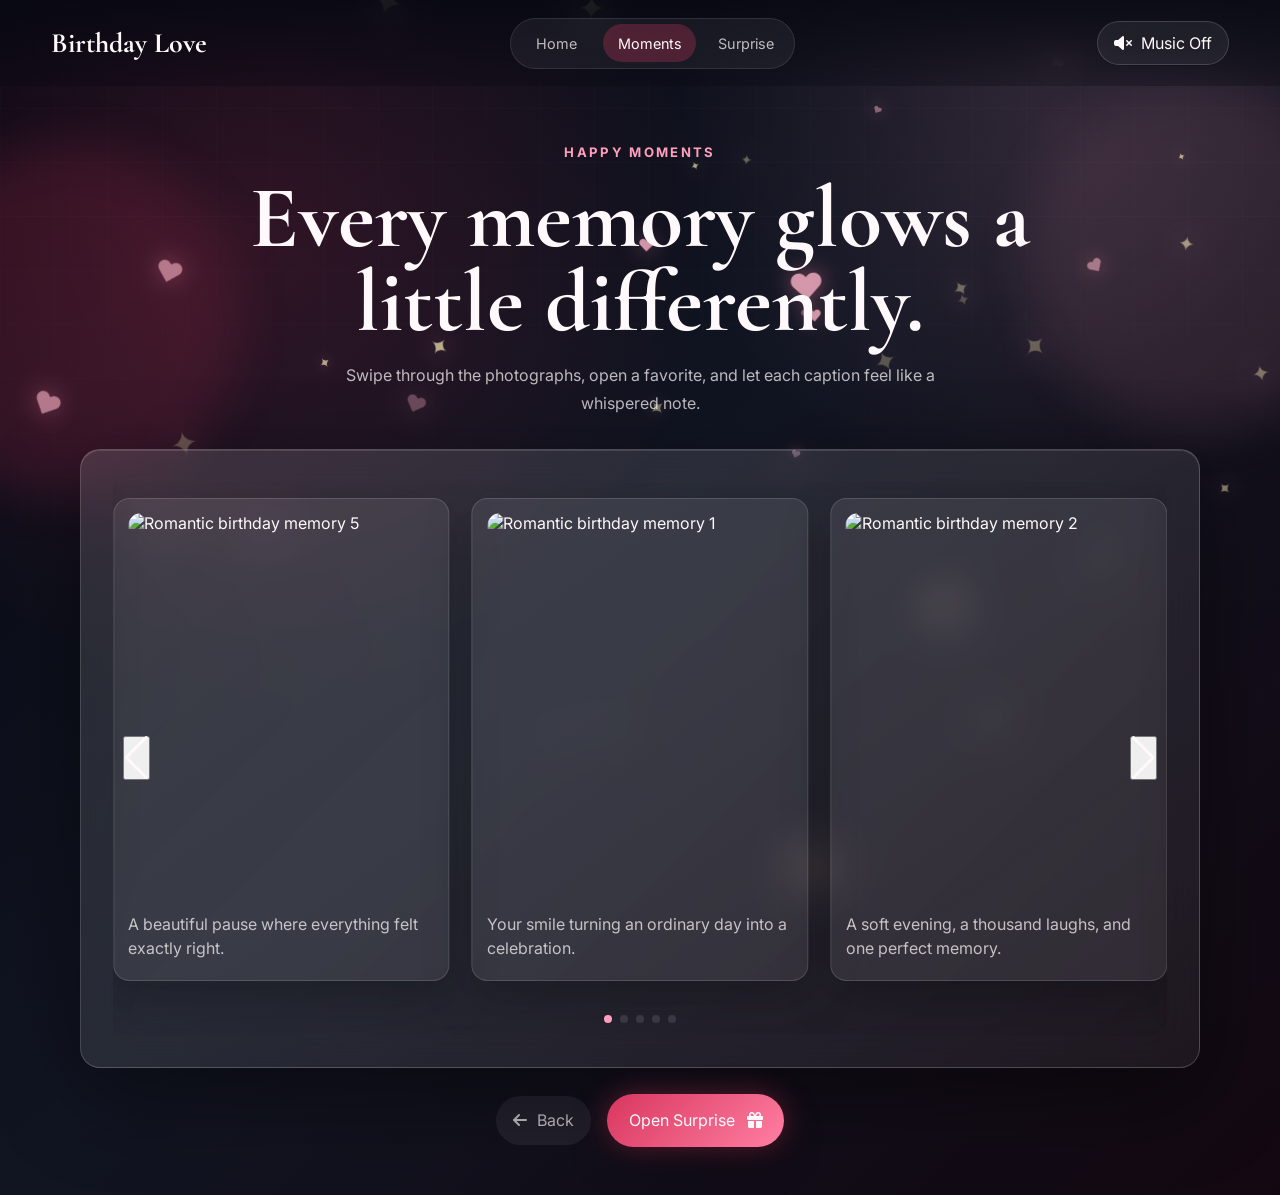
==== gallery.html @ d45d80e4 "Add files via upload" ====
<!DOCTYPE html>
<html lang="en">

<head>
    <meta charset="UTF-8">
    <meta name="viewport" content="width=device-width, initial-scale=1.0">
    <title>Happy Moments</title>
    <link rel="preconnect" href="https://fonts.googleapis.com">
    <link rel="preconnect" href="https://fonts.gstatic.com" crossorigin>
    <link
        href="https://fonts.googleapis.com/css2?family=Cormorant+Garamond:wght@500;600;700&family=Inter:wght@400;500;600;700&display=swap"
        rel="stylesheet">
    <link rel="stylesheet" href="https://cdnjs.cloudflare.com/ajax/libs/font-awesome/6.5.2/css/all.min.css">
    <link rel="stylesheet" href="https://unpkg.com/aos@2.3.1/dist/aos.css">
    <link rel="stylesheet" href="https://cdn.jsdelivr.net/npm/swiper@11/swiper-bundle.min.css">
    <link rel="stylesheet" href="css/styles.css">
</head>

<body class="gallery-page">
    <div class="page-transition"></div><audio id="bgMusic" src="assets/music/birthday.mp3" loop preload="auto"></audio>
    <header class="site-header"><a class="brand" href="index.html">Birthday Love</a>
        <nav class="nav-links" aria-label="Main navigation"><a href="index.html" class="">Home</a><a href="gallery.html"
                class="active">Moments</a><a href="surprise.html" class="">Surprise</a></nav><button
            class="music-toggle" type="button" aria-label="Toggle music"><i
                class="fa-solid fa-volume-xmark"></i><span>Music Off</span></button>
    </header>
    <main class="content-page">
        <div class="ambient-layer" aria-hidden="true"><span class="orb orb-one"></span><span class="orb orb-two"></span>
            <div class="floating-field hearts-field"></div>
            <div class="floating-field sparkles-field"></div>
        </div>
        <section class="section-heading" data-aos="fade-up">
            <p class="eyebrow">Happy Moments</p>
            <h1>Every memory glows a little differently.</h1>
            <p>Swipe through the photographs, open a favorite, and let each caption feel like a whispered note.</p>
        </section>
        <section class="gallery-wrap glass-panel" data-aos="fade-up" data-aos-delay="120">
            <div class="swiper memory-swiper">
                <div class="swiper-wrapper">
                    <article class="swiper-slide memory-card" data-full="assets/images/image1.JPG"
                        data-caption="Your smile turning an ordinary day into a celebration."><img
                            src="assets/images/image1.JPG" alt="Romantic birthday memory 1">
                        <p>Your smile turning an ordinary day into a celebration.</p>
                    </article>
                    <article class="swiper-slide memory-card" data-full="assets/images/image2.JPG"
                        data-caption="A soft evening, a thousand laughs, and one perfect memory."><img
                            src="assets/images/image2.JPG" alt="Romantic birthday memory 2">
                        <p>A soft evening, a thousand laughs, and one perfect memory.</p>
                    </article>
                    <article class="swiper-slide memory-card" data-full="assets/images/image3.JPG"
                        data-caption="The kind of moment that stays warm in the heart forever."><img
                            src="assets/images/image3.JPG" alt="Romantic birthday memory 3">
                        <p>The kind of moment that stays warm in the heart forever.</p>
                    </article>
                    <article class="swiper-slide memory-card" data-full="assets/images/image4.JPG"
                        data-caption="Little lights, big wishes, and love in every detail."><img
                            src="assets/images/image4.JPG" alt="Romantic birthday memory 4">
                        <p>Little lights, big wishes, and love in every detail.</p>
                    </article>
                    <article class="swiper-slide memory-card" data-full="assets/images/image5.JPG"
                        data-caption="A beautiful pause where everything felt exactly right."><img
                            src="assets/images/image5.JPG" alt="Romantic birthday memory 5">
                        <p>A beautiful pause where everything felt exactly right.</p>
                    </article>
                </div>
                <div class="swiper-pagination"></div><button class="swiper-button-prev"
                    aria-label="Previous memory"></button><button class="swiper-button-next"
                    aria-label="Next memory"></button>
            </div>
        </section>
        <div class="page-actions"><a class="soft-link" href="index.html"><i class="fa-solid fa-arrow-left"></i>
                Back</a><a class="glow-button" href="surprise.html"><span>Open Surprise</span><i
                    class="fa-solid fa-gift"></i></a></div>
    </main>
    <div class="lightbox" aria-hidden="true"><button class="lightbox-close" type="button" aria-label="Close preview"><i
                class="fa-solid fa-xmark"></i></button><img src="" alt="Selected memory preview">
        <p></p>
    </div>
    <script src="https://cdnjs.cloudflare.com/ajax/libs/gsap/3.12.5/gsap.min.js"></script>
    <script src="https://unpkg.com/aos@2.3.1/dist/aos.js"></script>
    <script src="https://cdn.jsdelivr.net/npm/swiper@11/swiper-bundle.min.js"></script>
    <script src="js/music.js"></script>
    <script src="js/main.js"></script>
</body>

</html>
---- css/styles.css ----
:root {
    --bg: #080912;
    --rose: #d9365f;
    --pink: #ff9fbc;
    --blush: #ffd5df;
    --white: #fff9fb;
    --muted: rgba(255, 249, 251, .72);
    --glass: rgba(255, 255, 255, .09);
    --glass-border: rgba(255, 255, 255, .18);
    --shadow: 0 28px 90px rgba(0, 0, 0, .42);
    --title: "Cormorant Garamond", Georgia, serif;
    --body: "Inter", Arial, sans-serif
}

* {
    box-sizing: border-box
}

html {
    scroll-behavior: smooth
}

body {
    min-height: 100vh;
    margin: 0;
    color: var(--white);
    font-family: var(--body);
    background: radial-gradient(circle at 20% 20%, rgba(217, 54, 95, .18), transparent 28rem), radial-gradient(circle at 82% 10%, rgba(255, 159, 188, .13), transparent 24rem), linear-gradient(135deg, #070812 0%, #111522 48%, #130811 100%);
    overflow-x: hidden
}

body:before {
    content: "";
    position: fixed;
    inset: 0;
    pointer-events: none;
    background-image: linear-gradient(rgba(255, 255, 255, .025) 1px, transparent 1px), linear-gradient(90deg, rgba(255, 255, 255, .02) 1px, transparent 1px);
    background-size: 54px 54px;
    mask-image: linear-gradient(to bottom, rgba(0, 0, 0, .8), transparent);
    z-index: 0
}

a {
    color: inherit;
    text-decoration: none
}

button {
    font: inherit
}

.site-header {
    position: fixed;
    inset: 0 0 auto;
    z-index: 20;
    display: flex;
    align-items: center;
    justify-content: space-between;
    gap: 1rem;
    padding: 1.1rem clamp(1rem, 4vw, 3.8rem);
    background: linear-gradient(to bottom, rgba(8, 9, 18, .86), rgba(8, 9, 18, .28));
    backdrop-filter: blur(18px)
}

.brand {
    font-family: var(--title);
    font-size: clamp(1.25rem, 2.8vw, 1.75rem);
    font-weight: 700
}

.nav-links {
    display: flex;
    align-items: center;
    gap: .45rem;
    padding: .35rem;
    border: 1px solid rgba(255, 255, 255, .1);
    border-radius: 999px;
    background: rgba(255, 255, 255, .06)
}

.nav-links a {
    min-width: 5rem;
    padding: .65rem .9rem;
    border-radius: 999px;
    color: var(--muted);
    font-size: .9rem;
    text-align: center;
    transition: .25s
}

.nav-links a:hover,
.nav-links a.active {
    color: var(--white);
    background: rgba(217, 54, 95, .28)
}

.music-toggle,
.glow-button,
.soft-link,
.lightbox-close,
.replay-button {
    border: 0;
    cursor: pointer
}

.music-toggle {
    display: inline-flex;
    align-items: center;
    gap: .55rem;
    min-height: 2.8rem;
    padding: .7rem 1rem;
    border: 1px solid rgba(255, 255, 255, .15);
    border-radius: 999px;
    color: var(--white);
    background: rgba(255, 255, 255, .08);
    backdrop-filter: blur(16px)
}

.page-transition {
    position: fixed;
    inset: 0;
    z-index: 100;
    pointer-events: none;
    background: radial-gradient(circle, rgba(255, 159, 188, .22), rgba(8, 9, 18, .98) 52%);
    opacity: 0
}

.hero-shell,
.content-page,
.surprise-stage {
    position: relative;
    z-index: 1;
    min-height: 100vh;
    padding: 7.5rem clamp(1rem, 5vw, 5rem) 3rem
}

.hero-shell {
    display: grid;
    place-items: center
}

.ambient-layer {
    position: fixed;
    inset: 0;
    z-index: -1;
    overflow: hidden;
    pointer-events: none
}

.orb {
    position: absolute;
    width: 22rem;
    height: 22rem;
    border-radius: 50%;
    filter: blur(26px);
    opacity: .34
}

.orb-one {
    left: -7rem;
    top: 9rem;
    background: rgba(217, 54, 95, .45)
}

.orb-two {
    right: -6rem;
    top: 5rem;
    background: rgba(255, 159, 188, .28)
}

.orb-three {
    left: 38%;
    bottom: -9rem;
    background: rgba(102, 49, 76, .52)
}

.floating-field span {
    position: absolute;
    display: grid;
    place-items: center;
    color: rgba(255, 183, 202, .86);
    text-shadow: 0 0 18px rgba(255, 130, 166, .55);
    will-change: transform, opacity
}

.petals-field span {
    width: .75rem;
    height: 1.25rem;
    border-radius: 70% 20% 70% 20%;
    background: linear-gradient(145deg, #ffb0c5, #d9365f)
}

.sparkles-field span {
    color: #fff2b8
}

.glass-card,
.glass-panel {
    border: 1px solid var(--glass-border);
    background: linear-gradient(145deg, rgba(255, 255, 255, .13), rgba(255, 255, 255, .055));
    box-shadow: var(--shadow), inset 0 1px 0 rgba(255, 255, 255, .12);
    backdrop-filter: blur(24px)
}

.hero-card {
    width: min(880px, 100%);
    padding: clamp(2rem, 6vw, 5.2rem);
    border-radius: 1.5rem;
    text-align: center
}

.eyebrow {
    margin: 0 0 1rem;
    color: var(--pink);
    font-size: .82rem;
    font-weight: 700;
    letter-spacing: .18em;
    text-transform: uppercase
}

h1,
h2 {
    margin: 0;
    font-family: var(--title)
}

.hero-card h1 {
    font-size: clamp(3.2rem, 10vw, 7.6rem);
    line-height: .9
}

.heart-mark {
    display: inline-block;
    filter: drop-shadow(0 0 16px rgba(255, 99, 132, .55))
}

.hero-card h2 {
    min-height: 3.2rem;
    margin-top: 1.1rem;
    color: var(--blush);
    font-size: clamp(1.45rem, 4vw, 2.55rem)
}

.hero-subtitle {
    max-width: 620px;
    margin: 1.3rem auto 2rem;
    color: var(--muted);
    font-size: clamp(1rem, 2vw, 1.14rem);
    line-height: 1.8
}

.glow-button {
    position: relative;
    display: inline-flex;
    align-items: center;
    justify-content: center;
    gap: .75rem;
    min-height: 3.35rem;
    padding: .95rem 1.35rem;
    border-radius: 999px;
    color: var(--white);
    background: linear-gradient(135deg, var(--rose), #ff7fa2);
    box-shadow: 0 0 28px rgba(217, 54, 95, .38), 0 14px 38px rgba(0, 0, 0, .35);
    transition: .25s
}

.glow-button:hover {
    transform: translateY(-3px);
    box-shadow: 0 0 42px rgba(255, 127, 162, .5), 0 18px 44px rgba(0, 0, 0, .42)
}

.content-page,
.surprise-stage {
    display: flex;
    flex-direction: column;
    align-items: center
}

.section-heading {
    width: min(850px, 100%);
    margin: 1.5rem auto 2rem;
    text-align: center
}

.section-heading.compact {
    margin-bottom: 1.2rem
}

.section-heading h1 {
    font-size: clamp(2.6rem, 7vw, 5.5rem);
    line-height: .96
}

.section-heading p:not(.eyebrow) {
    max-width: 650px;
    margin: 1rem auto 0;
    color: var(--muted);
    line-height: 1.75
}

.gallery-wrap {
    width: min(1120px, 100%);
    padding: clamp(1rem, 3vw, 2rem);
    border-radius: 1.25rem
}

.memory-swiper {
    width: 100%;
    padding: 1rem 0 3.4rem
}

.memory-card {
    overflow: hidden;
    min-height: 30rem;
    padding: .9rem;
    border: 1px solid rgba(255, 255, 255, .14);
    border-radius: 1rem;
    background: rgba(255, 255, 255, .08);
    box-shadow: 0 18px 48px rgba(0, 0, 0, .25);
    cursor: pointer
}

.memory-card img {
    display: block;
    width: 100%;
    aspect-ratio: 4/5;
    object-fit: cover;
    border-radius: .8rem;
    transition: .45s
}

.memory-card:hover img {
    transform: scale(1.055);
    filter: saturate(1.1) brightness(1.04)
}

.memory-card p {
    margin: 1rem 0 .25rem;
    color: var(--muted);
    line-height: 1.55
}

.swiper-button-prev,
.swiper-button-next {
    color: var(--white)
}

.swiper-pagination-bullet {
    background: rgba(255, 255, 255, .55)
}

.swiper-pagination-bullet-active {
    background: var(--pink)
}

.page-actions {
    display: flex;
    align-items: center;
    justify-content: center;
    flex-wrap: wrap;
    gap: 1rem;
    margin-top: 1.6rem
}

.soft-link {
    display: inline-flex;
    align-items: center;
    gap: .6rem;
    min-height: 3.1rem;
    padding: .85rem 1.1rem;
    border-radius: 999px;
    color: var(--muted);
    background: rgba(255, 255, 255, .07)
}

.lightbox {
    position: fixed;
    inset: 0;
    z-index: 80;
    display: grid;
    place-items: center;
    padding: 2rem;
    background: rgba(3, 4, 10, .82);
    backdrop-filter: blur(16px);
    opacity: 0;
    pointer-events: none
}

.lightbox.open {
    opacity: 1;
    pointer-events: auto
}

.lightbox img {
    width: min(520px, 90vw);
    max-height: 72vh;
    object-fit: contain;
    border: 1px solid rgba(255, 255, 255, .18);
    border-radius: 1rem;
    box-shadow: var(--shadow)
}

.lightbox p {
    max-width: 620px;
    color: var(--white);
    text-align: center;
    line-height: 1.7
}

.lightbox-close {
    position: absolute;
    top: 1.4rem;
    right: 1.4rem;
    width: 3rem;
    height: 3rem;
    border-radius: 50%;
    color: var(--white);
    background: rgba(255, 255, 255, .12)
}

.cake-scene {
    position: relative;
    width: min(860px, 100%);
    min-height: 34rem;
    display: grid;
    place-items: center;
    padding: clamp(1.2rem, 4vw, 3rem);
    border-radius: 1.4rem;
    overflow: hidden
}

.cake {
    position: relative;
    width: min(390px, 78vw);
    height: 25rem;
    display: grid;
    place-items: end center;
    isolation: isolate
}

.candles {
    position: absolute;
    top: 2.7rem;
    z-index: 4;
    display: flex;
    align-items: end;
    gap: 2.2rem
}

.candle {
    position: relative;
    width: 1.25rem;
    height: 5.7rem;
    border: 0;
    border-radius: .45rem;
    background: repeating-linear-gradient(45deg, #fff7fb 0 9px, #ff7fa2 9px 17px);
    box-shadow: inset 0 -10px 18px rgba(0, 0, 0, .14);
    cursor: pointer
}

.candle.tall {
    height: 6.7rem
}

.wick {
    position: absolute;
    top: -.38rem;
    left: 50%;
    width: .12rem;
    height: .55rem;
    background: #1c1015;
    transform: translateX(-50%)
}

.flame {
    position: absolute;
    top: -1.75rem;
    left: 50%;
    width: 1.05rem;
    height: 1.55rem;
    border-radius: 50% 50% 45% 45%;
    background: radial-gradient(circle at 50% 70%, #fff7b2 0 22%, #ff9b42 45%, #ff3f69 76%);
    box-shadow: 0 0 28px rgba(255, 171, 66, .95);
    transform: translateX(-50%)
}

.candle.out .flame {
    opacity: 0;
    transform: translateX(-50%) scale(.2) translateY(.8rem)
}

.cake-top {
    position: absolute;
    bottom: 9.8rem;
    z-index: 3;
    width: 82%;
    height: 4.5rem;
    border-radius: 50%;
    background: linear-gradient(180deg, #ffd7e4, #ff8dad);
    box-shadow: inset 0 -18px 28px rgba(143, 24, 62, .18)
}

.icing-dot {
    position: absolute;
    bottom: .55rem;
    width: .6rem;
    height: .6rem;
    border-radius: 50%;
    background: #fff7fb
}

.icing-dot:nth-child(1) {
    left: 18%
}

.icing-dot:nth-child(2) {
    left: 38%
}

.icing-dot:nth-child(3) {
    right: 34%
}

.icing-dot:nth-child(4) {
    right: 16%
}

.cake-body {
    position: absolute;
    bottom: 4.8rem;
    z-index: 2;
    width: 76%;
    height: 8.2rem;
    border-radius: 0 0 2.2rem 2.2rem;
    background: linear-gradient(135deg, #642033, #b31f4d 52%, #ff7fa2);
    box-shadow: 0 18px 42px rgba(0, 0, 0, .35);
    overflow: hidden
}

.cake-slice {
    position: absolute;
    right: 13%;
    bottom: 0;
    width: 4rem;
    height: 100%;
    background: linear-gradient(135deg, rgba(255, 255, 255, .14), rgba(255, 255, 255, 0));
    clip-path: polygon(0 0, 100% 15%, 74% 100%, 0 100%);
    opacity: 0
}

.cake-body.cut .cake-slice {
    opacity: 1
}

.drip {
    position: absolute;
    top: 0;
    width: 1.3rem;
    border-radius: 0 0 1rem 1rem;
    background: #ffd3df
}

.drip-one {
    left: 18%;
    height: 2.1rem
}

.drip-two {
    left: 46%;
    height: 3rem
}

.drip-three {
    right: 20%;
    height: 2.35rem
}

.cake-plate {
    position: absolute;
    bottom: 3.7rem;
    width: 92%;
    height: 2rem;
    border-radius: 50%;
    background: linear-gradient(90deg, rgba(255, 255, 255, .55), rgba(255, 255, 255, .12), rgba(255, 255, 255, .55))
}

.birthday-message {
    position: absolute;
    inset: auto 1.2rem 4rem;
    opacity: 0;
    transform: translateY(18px);
    pointer-events: none;
    text-align: center
}

.birthday-message h2 {
    font-size: clamp(2.4rem, 8vw, 5rem)
}

.birthday-message p {
    margin: .35rem auto;
    max-width: 640px;
    color: var(--muted);
    line-height: 1.65
}

.thank-you {
    position: absolute;
    inset: 0;
    display: grid;
    place-items: center;
    opacity: 0;
    pointer-events: none;
    font-family: var(--title);
    font-size: clamp(3.2rem, 12vw, 8rem);
    text-shadow: 0 0 38px rgba(255, 159, 188, .7)
}

.confetti-layer span,
.balloon-layer span,
.heart-layer span {
    position: absolute;
    pointer-events: none
}

.confetti-layer span {
    width: .45rem;
    height: .8rem;
    background: var(--pink)
}

.balloon-layer span {
    width: 2.2rem;
    height: 2.8rem;
    border-radius: 50% 50% 45% 45%;
    background: linear-gradient(135deg, #ff7fa2, #d9365f);
    box-shadow: inset -8px -12px 18px rgba(0, 0, 0, .14)
}

.heart-layer span {
    color: var(--pink);
    font-size: 1.1rem
}

@media(max-width:800px) {
    .site-header {
        position: sticky;
        flex-wrap: wrap;
        justify-content: center;
        padding: .8rem .8rem 1rem
    }

    .brand {
        width: 100%;
        text-align: center
    }

    .nav-links {
        order: 3;
        width: 100%;
        justify-content: center
    }

    .nav-links a {
        min-width: 0;
        flex: 1;
        padding-inline: .5rem
    }

    .music-toggle {
        min-height: 2.55rem
    }

    .hero-shell,
    .content-page,
    .surprise-stage {
        padding-top: 1.2rem
    }

    .hero-card {
        border-radius: 1.1rem
    }

    .memory-card {
        min-height: 26rem
    }

    .cake-scene {
        min-height: 37rem
    }

    .birthday-message {
        bottom: 2.2rem
    }
}

@media(max-width:480px) {
    .hero-card h1 {
        font-size: clamp(2.7rem, 18vw, 4rem)
    }

    .hero-card h2 {
        min-height: 4.2rem
    }

    .section-heading h1 {
        font-size: 2.5rem
    }

    .gallery-wrap,
    .cake-scene {
        padding: .9rem;
        border-radius: 1rem
    }

    .cake {
        transform: scale(.86);
        transform-origin: center bottom
    }
}
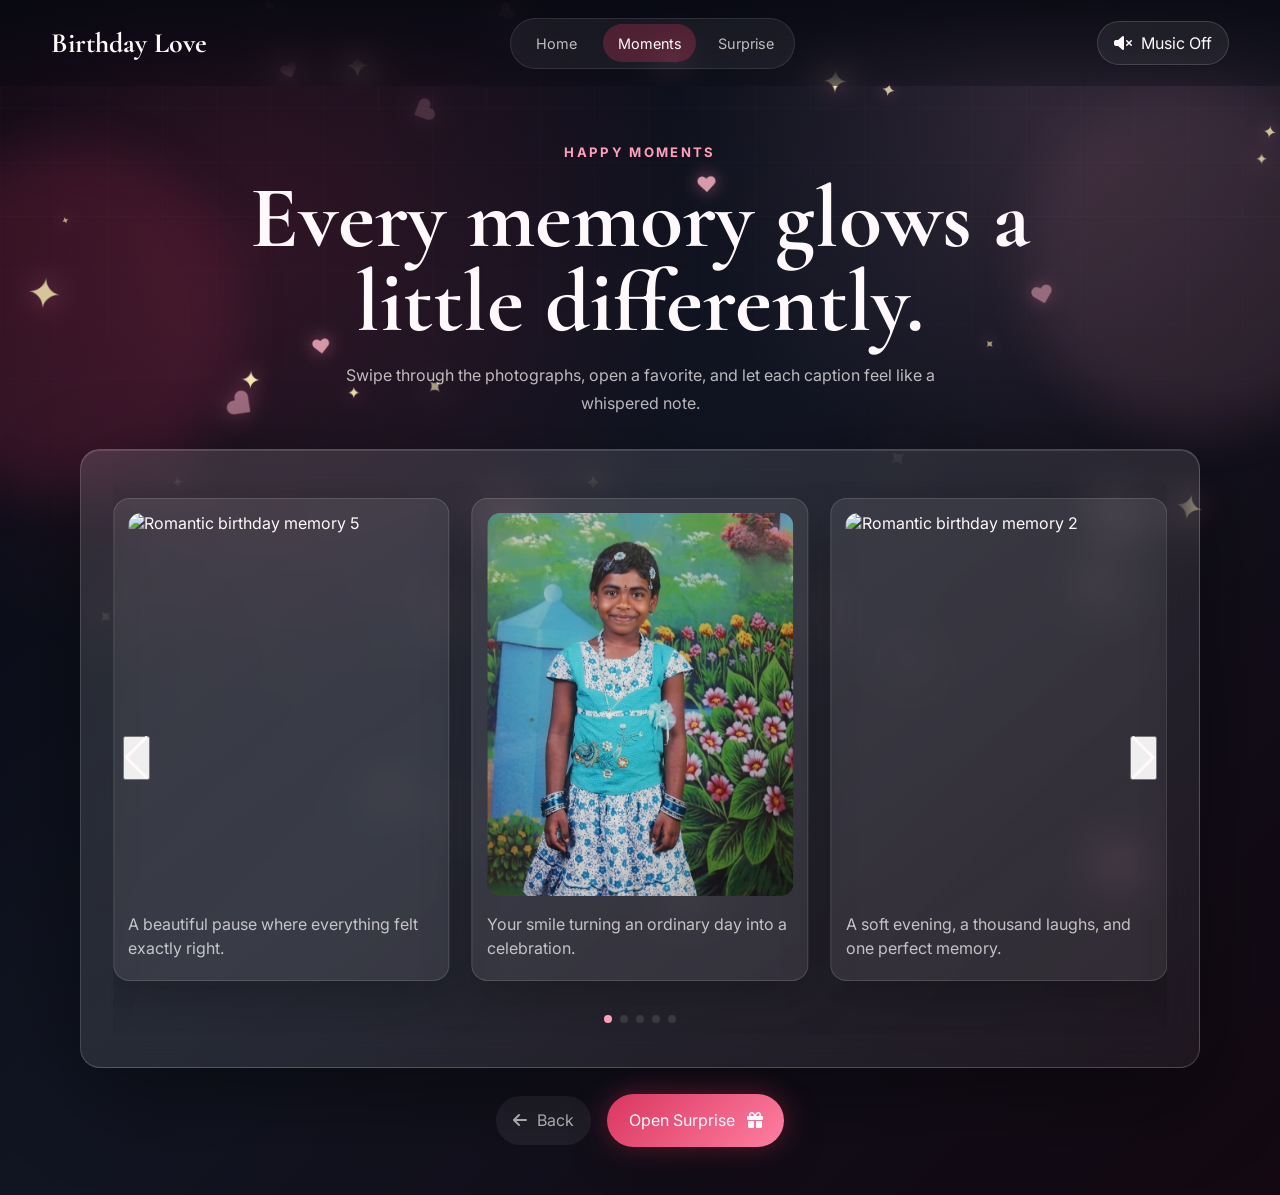
==== commit a09d2df9: "Update gallery.html" ====
--- a/gallery.html
+++ b/gallery.html
@@ -37,9 +37,9 @@
         <section class="gallery-wrap glass-panel" data-aos="fade-up" data-aos-delay="120">
             <div class="swiper memory-swiper">
                 <div class="swiper-wrapper">
-                    <article class="swiper-slide memory-card" data-full="assets/images/image1.JPG"
+                    <article class="swiper-slide memory-card" data-full="assets/images/athul1.jpeg"
                         data-caption="Your smile turning an ordinary day into a celebration."><img
-                            src="assets/images/image1.JPG" alt="Romantic birthday memory 1">
+                            src="assets/images/athul1.jpeg" alt="Romantic birthday memory 1">
                         <p>Your smile turning an ordinary day into a celebration.</p>
                     </article>
                     <article class="swiper-slide memory-card" data-full="assets/images/image2.JPG"
@@ -83,4 +83,4 @@
     <script src="js/main.js"></script>
 </body>
 
-</html>+</html>
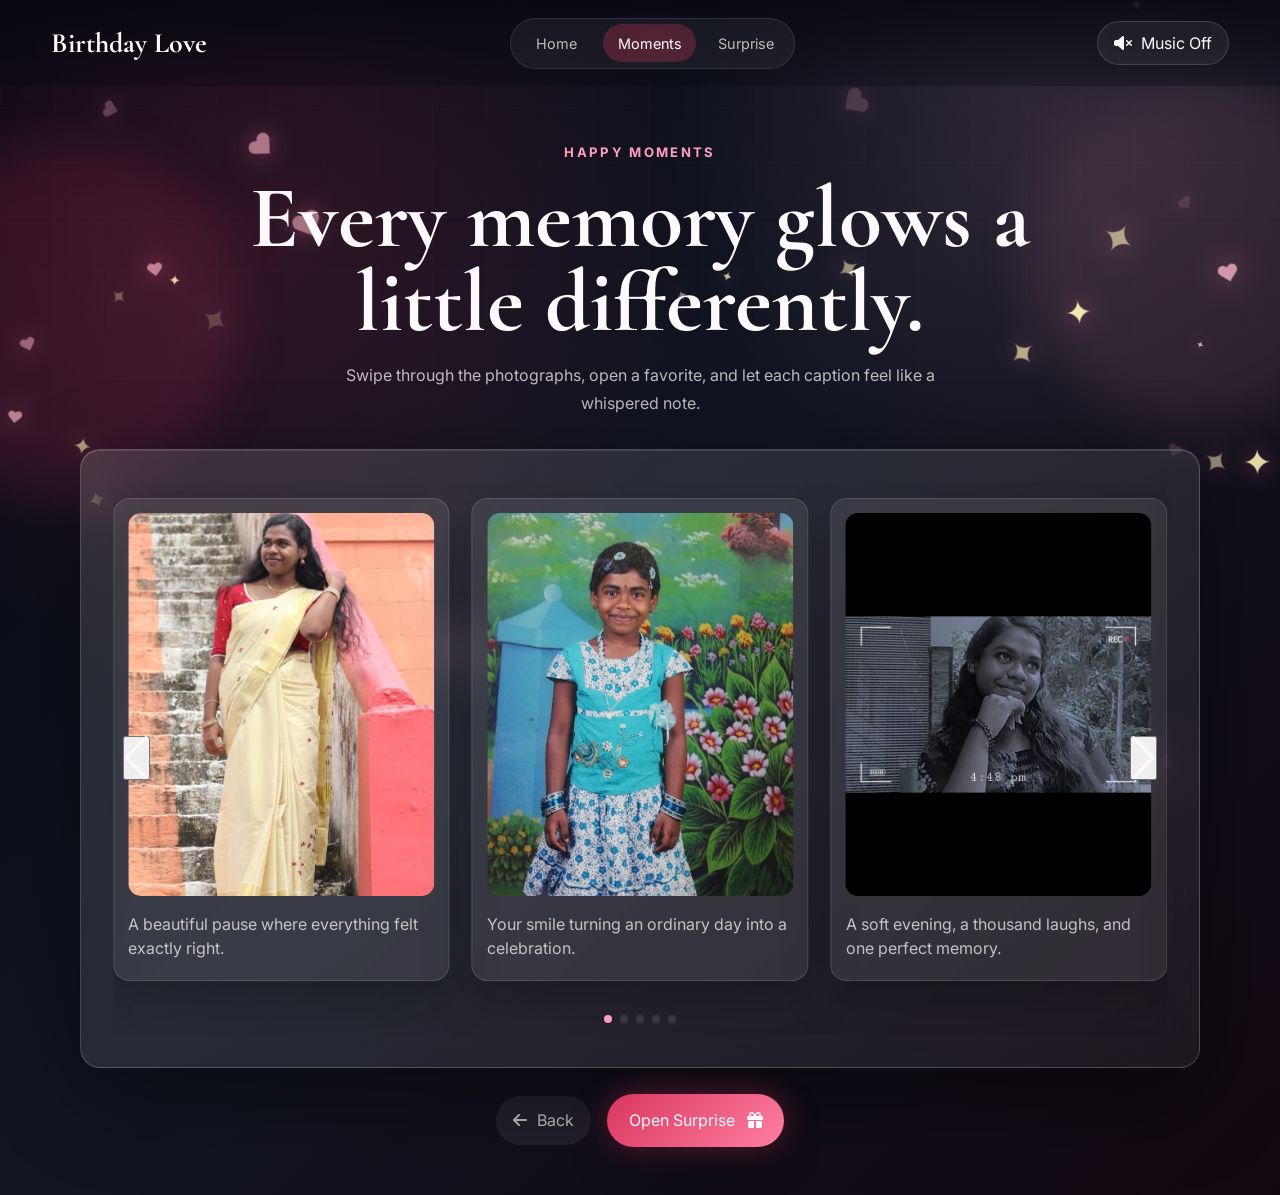
==== commit dd4d0054: "Update gallery.html" ====
--- a/gallery.html
+++ b/gallery.html
@@ -42,24 +42,24 @@
                             src="assets/images/athul1.jpeg" alt="Romantic birthday memory 1">
                         <p>Your smile turning an ordinary day into a celebration.</p>
                     </article>
-                    <article class="swiper-slide memory-card" data-full="assets/images/image2.JPG"
+                    <article class="swiper-slide memory-card" data-full="assets/images/athul2.jpeg"
                         data-caption="A soft evening, a thousand laughs, and one perfect memory."><img
-                            src="assets/images/image2.JPG" alt="Romantic birthday memory 2">
+                            src="assets/images/athul2.jpeg" alt="Romantic birthday memory 2">
                         <p>A soft evening, a thousand laughs, and one perfect memory.</p>
                     </article>
-                    <article class="swiper-slide memory-card" data-full="assets/images/image3.JPG"
+                    <article class="swiper-slide memory-card" data-full="assets/images/athul3.jpeg"
                         data-caption="The kind of moment that stays warm in the heart forever."><img
-                            src="assets/images/image3.JPG" alt="Romantic birthday memory 3">
+                            src="assets/images/athul3.jpeg" alt="Romantic birthday memory 3">
                         <p>The kind of moment that stays warm in the heart forever.</p>
                     </article>
-                    <article class="swiper-slide memory-card" data-full="assets/images/image4.JPG"
+                    <article class="swiper-slide memory-card" data-full="assets/images/athul4.jpeg"
                         data-caption="Little lights, big wishes, and love in every detail."><img
-                            src="assets/images/image4.JPG" alt="Romantic birthday memory 4">
+                            src="assets/images/athul4.jpeg" alt="Romantic birthday memory 4">
                         <p>Little lights, big wishes, and love in every detail.</p>
                     </article>
-                    <article class="swiper-slide memory-card" data-full="assets/images/image5.JPG"
+                    <article class="swiper-slide memory-card" data-full="assets/images/athul5.jpeg"
                         data-caption="A beautiful pause where everything felt exactly right."><img
-                            src="assets/images/image5.JPG" alt="Romantic birthday memory 5">
+                            src="assets/images/athul5.jpeg" alt="Romantic birthday memory 5">
                         <p>A beautiful pause where everything felt exactly right.</p>
                     </article>
                 </div>
